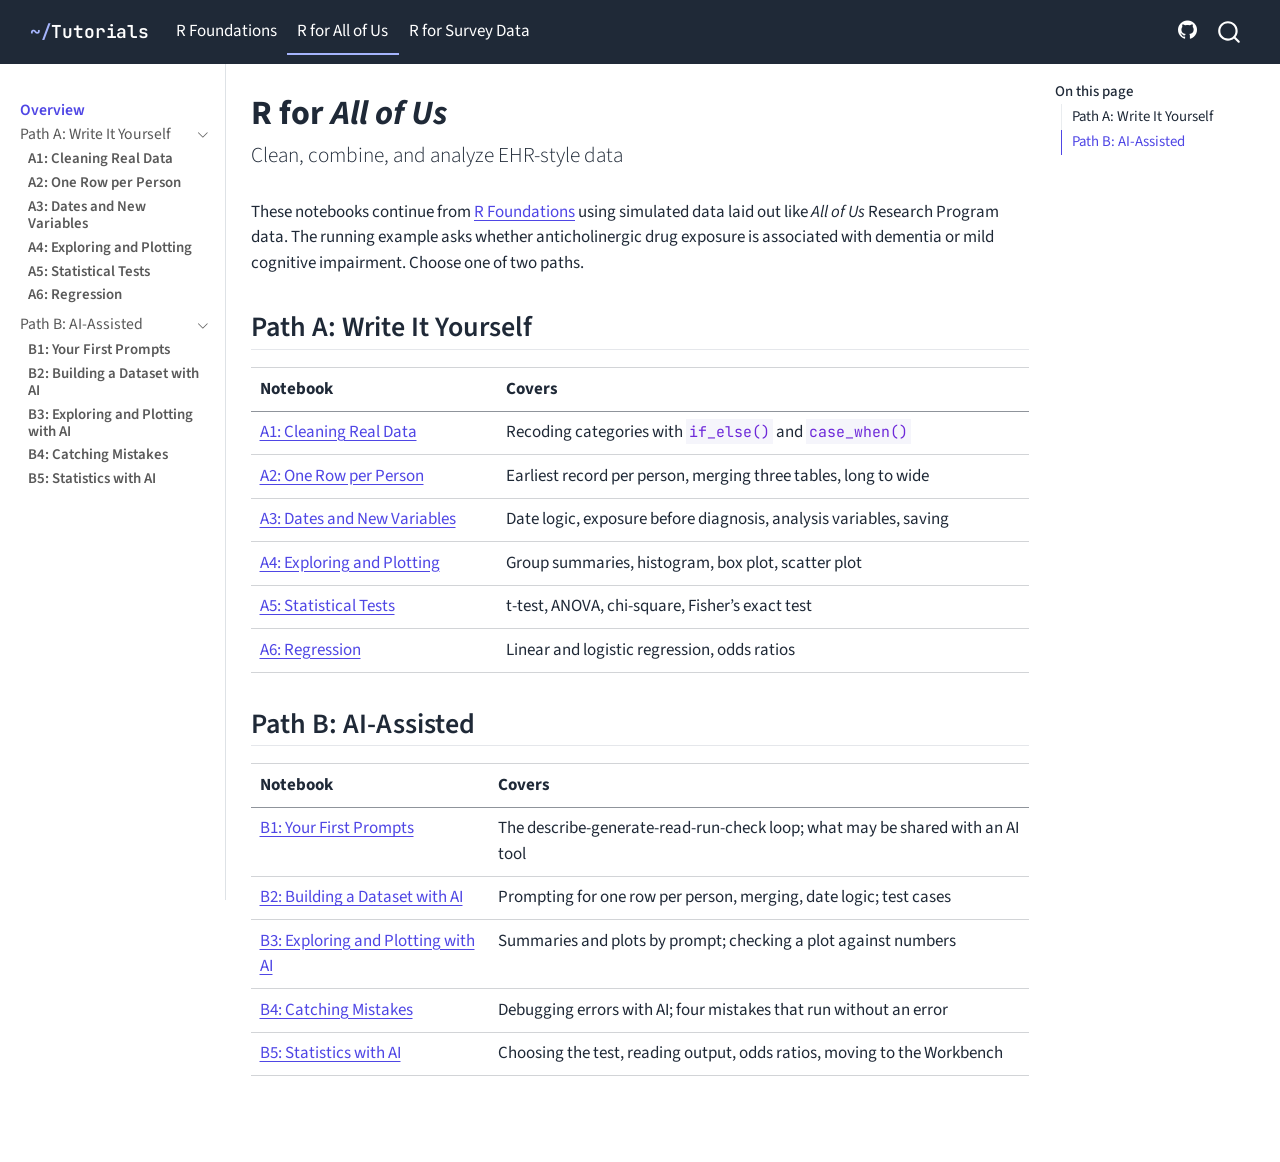
==== aou/index.html @ 011c57ea "Built site for gh-pages" ====
<!DOCTYPE html>
<html xmlns="http://www.w3.org/1999/xhtml" lang="en" xml:lang="en"><head>

<meta charset="utf-8">
<meta name="generator" content="quarto-1.8.27">

<meta name="viewport" content="width=device-width, initial-scale=1.0, user-scalable=yes">


<title>R for All of Us – Tutorials</title>
<style>
code{white-space: pre-wrap;}
span.smallcaps{font-variant: small-caps;}
div.columns{display: flex; gap: min(4vw, 1.5em);}
div.column{flex: auto; overflow-x: auto;}
div.hanging-indent{margin-left: 1.5em; text-indent: -1.5em;}
ul.task-list{list-style: none;}
ul.task-list li input[type="checkbox"] {
  width: 0.8em;
  margin: 0 0.8em 0.2em -1em; /* quarto-specific, see https://github.com/quarto-dev/quarto-cli/issues/4556 */ 
  vertical-align: middle;
}
</style>


<script src="../site_libs/quarto-nav/quarto-nav.js"></script>
<script src="../site_libs/quarto-nav/headroom.min.js"></script>
<script src="../site_libs/clipboard/clipboard.min.js"></script>
<script src="../site_libs/quarto-search/autocomplete.umd.js"></script>
<script src="../site_libs/quarto-search/fuse.min.js"></script>
<script src="../site_libs/quarto-search/quarto-search.js"></script>
<meta name="quarto:offset" content="../">
<script src="../site_libs/quarto-html/quarto.js" type="module"></script>
<script src="../site_libs/quarto-html/tabsets/tabsets.js" type="module"></script>
<script src="../site_libs/quarto-html/axe/axe-check.js" type="module"></script>
<script src="../site_libs/quarto-html/popper.min.js"></script>
<script src="../site_libs/quarto-html/tippy.umd.min.js"></script>
<script src="../site_libs/quarto-html/anchor.min.js"></script>
<link href="../site_libs/quarto-html/tippy.css" rel="stylesheet">
<link href="../site_libs/quarto-html/quarto-syntax-highlighting-ff317ac08ddb1062a168758b579193b5.css" rel="stylesheet" id="quarto-text-highlighting-styles">
<script src="../site_libs/bootstrap/bootstrap.min.js"></script>
<link href="../site_libs/bootstrap/bootstrap-icons.css" rel="stylesheet">
<link href="../site_libs/bootstrap/bootstrap-cbd6ebf3d44eba1207b09f0a641f737e.min.css" rel="stylesheet" append-hash="true" id="quarto-bootstrap" data-mode="light">
<script id="quarto-search-options" type="application/json">{
  "location": "navbar",
  "copy-button": false,
  "collapse-after": 3,
  "panel-placement": "end",
  "type": "overlay",
  "limit": 50,
  "keyboard-shortcut": [
    "f",
    "/",
    "s"
  ],
  "show-item-context": false,
  "language": {
    "search-no-results-text": "No results",
    "search-matching-documents-text": "matching documents",
    "search-copy-link-title": "Copy link to search",
    "search-hide-matches-text": "Hide additional matches",
    "search-more-match-text": "more match in this document",
    "search-more-matches-text": "more matches in this document",
    "search-clear-button-title": "Clear",
    "search-text-placeholder": "",
    "search-detached-cancel-button-title": "Cancel",
    "search-submit-button-title": "Submit",
    "search-label": "Search"
  }
}</script>


</head>

<body class="nav-sidebar docked nav-fixed quarto-light">

<div id="quarto-search-results"></div>
  <header id="quarto-header" class="headroom fixed-top">
    <nav class="navbar navbar-expand-lg " data-bs-theme="dark">
      <div class="navbar-container container-fluid">
      <div class="navbar-brand-container mx-auto">
    <a class="navbar-brand" href="../index.html">
    <span class="navbar-title">Tutorials</span>
    </a>
  </div>
            <div id="quarto-search" class="" title="Search"></div>
          <button class="navbar-toggler" type="button" data-bs-toggle="collapse" data-bs-target="#navbarCollapse" aria-controls="navbarCollapse" role="menu" aria-expanded="false" aria-label="Toggle navigation" onclick="if (window.quartoToggleHeadroom) { window.quartoToggleHeadroom(); }">
  <span class="navbar-toggler-icon"></span>
</button>
          <div class="collapse navbar-collapse" id="navbarCollapse">
            <ul class="navbar-nav navbar-nav-scroll me-auto">
  <li class="nav-item">
    <a class="nav-link" href="../foundations/index.html"> 
<span class="menu-text">R Foundations</span></a>
  </li>  
  <li class="nav-item">
    <a class="nav-link active" href="../aou/index.html" aria-current="page"> 
<span class="menu-text">R for All of Us</span></a>
  </li>  
  <li class="nav-item">
    <a class="nav-link" href="../survey/index.html"> 
<span class="menu-text">R for Survey Data</span></a>
  </li>  
</ul>
            <ul class="navbar-nav navbar-nav-scroll ms-auto">
  <li class="nav-item compact">
    <a class="nav-link" href="https://github.com/icohr-lab/tutorials"> <i class="bi bi-github" role="img">
</i> 
<span class="menu-text"></span></a>
  </li>  
</ul>
          </div> <!-- /navcollapse -->
            <div class="quarto-navbar-tools">
</div>
      </div> <!-- /container-fluid -->
    </nav>
  <nav class="quarto-secondary-nav">
    <div class="container-fluid d-flex">
      <button type="button" class="quarto-btn-toggle btn" data-bs-toggle="collapse" role="button" data-bs-target=".quarto-sidebar-collapse-item" aria-controls="quarto-sidebar" aria-expanded="false" aria-label="Toggle sidebar navigation" onclick="if (window.quartoToggleHeadroom) { window.quartoToggleHeadroom(); }">
        <i class="bi bi-layout-text-sidebar-reverse"></i>
      </button>
        <nav class="quarto-page-breadcrumbs" aria-label="breadcrumb"><ol class="breadcrumb"><li class="breadcrumb-item"><a href="../aou/index.html">Overview</a></li></ol></nav>
        <a class="flex-grow-1" role="navigation" data-bs-toggle="collapse" data-bs-target=".quarto-sidebar-collapse-item" aria-controls="quarto-sidebar" aria-expanded="false" aria-label="Toggle sidebar navigation" onclick="if (window.quartoToggleHeadroom) { window.quartoToggleHeadroom(); }">      
        </a>
    </div>
  </nav>
</header>
<!-- content -->
<div id="quarto-content" class="quarto-container page-columns page-rows-contents page-layout-article page-navbar">
<!-- sidebar -->
  <nav id="quarto-sidebar" class="sidebar collapse collapse-horizontal quarto-sidebar-collapse-item sidebar-navigation docked overflow-auto">
    <div class="sidebar-menu-container"> 
    <ul class="list-unstyled mt-1">
        <li class="sidebar-item">
  <div class="sidebar-item-container"> 
  <a href="../aou/index.html" class="sidebar-item-text sidebar-link active">
 <span class="menu-text">Overview</span></a>
  </div>
</li>
        <li class="sidebar-item sidebar-item-section">
      <div class="sidebar-item-container"> 
            <a class="sidebar-item-text sidebar-link text-start" data-bs-toggle="collapse" data-bs-target="#quarto-sidebar-section-1" role="navigation" aria-expanded="true">
 <span class="menu-text">Path A: Write It Yourself</span></a>
          <a class="sidebar-item-toggle text-start" data-bs-toggle="collapse" data-bs-target="#quarto-sidebar-section-1" role="navigation" aria-expanded="true" aria-label="Toggle section">
            <i class="bi bi-chevron-right ms-2"></i>
          </a> 
      </div>
      <ul id="quarto-sidebar-section-1" class="collapse list-unstyled sidebar-section depth1 show">  
          <li class="sidebar-item">
  <div class="sidebar-item-container"> 
  <a href="https://colab.research.google.com/github/icohr-lab/tutorials/blob/main/notebooks/A1_Cleaning_Real_Data.ipynb" class="sidebar-item-text sidebar-link">
 <span class="menu-text">A1: Cleaning Real Data</span></a>
  </div>
</li>
          <li class="sidebar-item">
  <div class="sidebar-item-container"> 
  <a href="https://colab.research.google.com/github/icohr-lab/tutorials/blob/main/notebooks/A2_One_Row_per_Person.ipynb" class="sidebar-item-text sidebar-link">
 <span class="menu-text">A2: One Row per Person</span></a>
  </div>
</li>
          <li class="sidebar-item">
  <div class="sidebar-item-container"> 
  <a href="https://colab.research.google.com/github/icohr-lab/tutorials/blob/main/notebooks/A3_Dates_and_New_Variables.ipynb" class="sidebar-item-text sidebar-link">
 <span class="menu-text">A3: Dates and New Variables</span></a>
  </div>
</li>
          <li class="sidebar-item">
  <div class="sidebar-item-container"> 
  <a href="https://colab.research.google.com/github/icohr-lab/tutorials/blob/main/notebooks/A4_Exploring_and_Plotting.ipynb" class="sidebar-item-text sidebar-link">
 <span class="menu-text">A4: Exploring and Plotting</span></a>
  </div>
</li>
          <li class="sidebar-item">
  <div class="sidebar-item-container"> 
  <a href="https://colab.research.google.com/github/icohr-lab/tutorials/blob/main/notebooks/A5_Statistical_Tests.ipynb" class="sidebar-item-text sidebar-link">
 <span class="menu-text">A5: Statistical Tests</span></a>
  </div>
</li>
          <li class="sidebar-item">
  <div class="sidebar-item-container"> 
  <a href="https://colab.research.google.com/github/icohr-lab/tutorials/blob/main/notebooks/A6_Regression.ipynb" class="sidebar-item-text sidebar-link">
 <span class="menu-text">A6: Regression</span></a>
  </div>
</li>
      </ul>
  </li>
        <li class="sidebar-item sidebar-item-section">
      <div class="sidebar-item-container"> 
            <a class="sidebar-item-text sidebar-link text-start" data-bs-toggle="collapse" data-bs-target="#quarto-sidebar-section-2" role="navigation" aria-expanded="true">
 <span class="menu-text">Path B: AI-Assisted</span></a>
          <a class="sidebar-item-toggle text-start" data-bs-toggle="collapse" data-bs-target="#quarto-sidebar-section-2" role="navigation" aria-expanded="true" aria-label="Toggle section">
            <i class="bi bi-chevron-right ms-2"></i>
          </a> 
      </div>
      <ul id="quarto-sidebar-section-2" class="collapse list-unstyled sidebar-section depth1 show">  
          <li class="sidebar-item">
  <div class="sidebar-item-container"> 
  <a href="https://colab.research.google.com/github/icohr-lab/tutorials/blob/main/notebooks/B1_First_Prompts.ipynb" class="sidebar-item-text sidebar-link">
 <span class="menu-text">B1: Your First Prompts</span></a>
  </div>
</li>
          <li class="sidebar-item">
  <div class="sidebar-item-container"> 
  <a href="https://colab.research.google.com/github/icohr-lab/tutorials/blob/main/notebooks/B2_Building_a_Dataset_with_AI.ipynb" class="sidebar-item-text sidebar-link">
 <span class="menu-text">B2: Building a Dataset with AI</span></a>
  </div>
</li>
          <li class="sidebar-item">
  <div class="sidebar-item-container"> 
  <a href="https://colab.research.google.com/github/icohr-lab/tutorials/blob/main/notebooks/B3_Exploring_and_Plotting_with_AI.ipynb" class="sidebar-item-text sidebar-link">
 <span class="menu-text">B3: Exploring and Plotting with AI</span></a>
  </div>
</li>
          <li class="sidebar-item">
  <div class="sidebar-item-container"> 
  <a href="https://colab.research.google.com/github/icohr-lab/tutorials/blob/main/notebooks/B4_Catching_Mistakes.ipynb" class="sidebar-item-text sidebar-link">
 <span class="menu-text">B4: Catching Mistakes</span></a>
  </div>
</li>
          <li class="sidebar-item">
  <div class="sidebar-item-container"> 
  <a href="https://colab.research.google.com/github/icohr-lab/tutorials/blob/main/notebooks/B5_Statistics_with_AI.ipynb" class="sidebar-item-text sidebar-link">
 <span class="menu-text">B5: Statistics with AI</span></a>
  </div>
</li>
      </ul>
  </li>
    </ul>
    </div>
</nav>
<div id="quarto-sidebar-glass" class="quarto-sidebar-collapse-item" data-bs-toggle="collapse" data-bs-target=".quarto-sidebar-collapse-item"></div>
<!-- margin-sidebar -->
    <div id="quarto-margin-sidebar" class="sidebar margin-sidebar">
        <nav id="TOC" role="doc-toc" class="toc-active">
    <h2 id="toc-title">On this page</h2>
   
  <ul>
  <li><a href="#path-a-write-it-yourself" id="toc-path-a-write-it-yourself" class="nav-link active" data-scroll-target="#path-a-write-it-yourself">Path A: Write It Yourself</a></li>
  <li><a href="#path-b-ai-assisted" id="toc-path-b-ai-assisted" class="nav-link" data-scroll-target="#path-b-ai-assisted">Path B: AI-Assisted</a></li>
  </ul>
</nav>
    </div>
<!-- main -->
<main class="content" id="quarto-document-content">

<header id="title-block-header" class="quarto-title-block default">
<div class="quarto-title">
<h1 class="title">R for <em>All of Us</em></h1>
<p class="subtitle lead">Clean, combine, and analyze EHR-style data</p>
</div>



<div class="quarto-title-meta">

    
  
    
  </div>
  


</header>


<p>These notebooks continue from <a href="../foundations/index.html">R Foundations</a> using simulated data laid out like <em>All of Us</em> Research Program data. The running example asks whether anticholinergic drug exposure is associated with dementia or mild cognitive impairment. Choose one of two paths.</p>
<section id="path-a-write-it-yourself" class="level2">
<h2 class="anchored" data-anchor-id="path-a-write-it-yourself">Path A: Write It Yourself</h2>
<table class="caption-top table">
<thead>
<tr class="header">
<th>Notebook</th>
<th>Covers</th>
</tr>
</thead>
<tbody>
<tr class="odd">
<td><a href="https://colab.research.google.com/github/icohr-lab/tutorials/blob/main/notebooks/A1_Cleaning_Real_Data.ipynb">A1: Cleaning Real Data</a></td>
<td>Recoding categories with <code>if_else()</code> and <code>case_when()</code></td>
</tr>
<tr class="even">
<td><a href="https://colab.research.google.com/github/icohr-lab/tutorials/blob/main/notebooks/A2_One_Row_per_Person.ipynb">A2: One Row per Person</a></td>
<td>Earliest record per person, merging three tables, long to wide</td>
</tr>
<tr class="odd">
<td><a href="https://colab.research.google.com/github/icohr-lab/tutorials/blob/main/notebooks/A3_Dates_and_New_Variables.ipynb">A3: Dates and New Variables</a></td>
<td>Date logic, exposure before diagnosis, analysis variables, saving</td>
</tr>
<tr class="even">
<td><a href="https://colab.research.google.com/github/icohr-lab/tutorials/blob/main/notebooks/A4_Exploring_and_Plotting.ipynb">A4: Exploring and Plotting</a></td>
<td>Group summaries, histogram, box plot, scatter plot</td>
</tr>
<tr class="odd">
<td><a href="https://colab.research.google.com/github/icohr-lab/tutorials/blob/main/notebooks/A5_Statistical_Tests.ipynb">A5: Statistical Tests</a></td>
<td>t-test, ANOVA, chi-square, Fisher’s exact test</td>
</tr>
<tr class="even">
<td><a href="https://colab.research.google.com/github/icohr-lab/tutorials/blob/main/notebooks/A6_Regression.ipynb">A6: Regression</a></td>
<td>Linear and logistic regression, odds ratios</td>
</tr>
</tbody>
</table>
</section>
<section id="path-b-ai-assisted" class="level2">
<h2 class="anchored" data-anchor-id="path-b-ai-assisted">Path B: AI-Assisted</h2>
<table class="caption-top table">
<thead>
<tr class="header">
<th>Notebook</th>
<th>Covers</th>
</tr>
</thead>
<tbody>
<tr class="odd">
<td><a href="https://colab.research.google.com/github/icohr-lab/tutorials/blob/main/notebooks/B1_First_Prompts.ipynb">B1: Your First Prompts</a></td>
<td>The describe-generate-read-run-check loop; what may be shared with an AI tool</td>
</tr>
<tr class="even">
<td><a href="https://colab.research.google.com/github/icohr-lab/tutorials/blob/main/notebooks/B2_Building_a_Dataset_with_AI.ipynb">B2: Building a Dataset with AI</a></td>
<td>Prompting for one row per person, merging, date logic; test cases</td>
</tr>
<tr class="odd">
<td><a href="https://colab.research.google.com/github/icohr-lab/tutorials/blob/main/notebooks/B3_Exploring_and_Plotting_with_AI.ipynb">B3: Exploring and Plotting with AI</a></td>
<td>Summaries and plots by prompt; checking a plot against numbers</td>
</tr>
<tr class="even">
<td><a href="https://colab.research.google.com/github/icohr-lab/tutorials/blob/main/notebooks/B4_Catching_Mistakes.ipynb">B4: Catching Mistakes</a></td>
<td>Debugging errors with AI; four mistakes that run without an error</td>
</tr>
<tr class="odd">
<td><a href="https://colab.research.google.com/github/icohr-lab/tutorials/blob/main/notebooks/B5_Statistics_with_AI.ipynb">B5: Statistics with AI</a></td>
<td>Choosing the test, reading output, odds ratios, moving to the Workbench</td>
</tr>
</tbody>
</table>


</section>

</main> <!-- /main -->
<script id="quarto-html-after-body" type="application/javascript">
  window.document.addEventListener("DOMContentLoaded", function (event) {
    const icon = "";
    const anchorJS = new window.AnchorJS();
    anchorJS.options = {
      placement: 'right',
      icon: icon
    };
    anchorJS.add('.anchored');
    const isCodeAnnotation = (el) => {
      for (const clz of el.classList) {
        if (clz.startsWith('code-annotation-')) {                     
          return true;
        }
      }
      return false;
    }
    const onCopySuccess = function(e) {
      // button target
      const button = e.trigger;
      // don't keep focus
      button.blur();
      // flash "checked"
      button.classList.add('code-copy-button-checked');
      var currentTitle = button.getAttribute("title");
      button.setAttribute("title", "Copied!");
      let tooltip;
      if (window.bootstrap) {
        button.setAttribute("data-bs-toggle", "tooltip");
        button.setAttribute("data-bs-placement", "left");
        button.setAttribute("data-bs-title", "Copied!");
        tooltip = new bootstrap.Tooltip(button, 
          { trigger: "manual", 
            customClass: "code-copy-button-tooltip",
            offset: [0, -8]});
        tooltip.show();    
      }
      setTimeout(function() {
        if (tooltip) {
          tooltip.hide();
          button.removeAttribute("data-bs-title");
          button.removeAttribute("data-bs-toggle");
          button.removeAttribute("data-bs-placement");
        }
        button.setAttribute("title", currentTitle);
        button.classList.remove('code-copy-button-checked');
      }, 1000);
      // clear code selection
      e.clearSelection();
    }
    const getTextToCopy = function(trigger) {
      const outerScaffold = trigger.parentElement.cloneNode(true);
      const codeEl = outerScaffold.querySelector('code');
      for (const childEl of codeEl.children) {
        if (isCodeAnnotation(childEl)) {
          childEl.remove();
        }
      }
      return codeEl.innerText;
    }
    const clipboard = new window.ClipboardJS('.code-copy-button:not([data-in-quarto-modal])', {
      text: getTextToCopy
    });
    clipboard.on('success', onCopySuccess);
    if (window.document.getElementById('quarto-embedded-source-code-modal')) {
      const clipboardModal = new window.ClipboardJS('.code-copy-button[data-in-quarto-modal]', {
        text: getTextToCopy,
        container: window.document.getElementById('quarto-embedded-source-code-modal')
      });
      clipboardModal.on('success', onCopySuccess);
    }
      var localhostRegex = new RegExp(/^(?:http|https):\/\/localhost\:?[0-9]*\//);
      var mailtoRegex = new RegExp(/^mailto:/);
        var filterRegex = new RegExp("https:\/\/icohr-lab\.github\.io\/tutorials\/");
      var isInternal = (href) => {
          return filterRegex.test(href) || localhostRegex.test(href) || mailtoRegex.test(href);
      }
      // Inspect non-navigation links and adorn them if external
     var links = window.document.querySelectorAll('a[href]:not(.nav-link):not(.navbar-brand):not(.toc-action):not(.sidebar-link):not(.sidebar-item-toggle):not(.pagination-link):not(.no-external):not([aria-hidden]):not(.dropdown-item):not(.quarto-navigation-tool):not(.about-link)');
      for (var i=0; i<links.length; i++) {
        const link = links[i];
        if (!isInternal(link.href)) {
          // undo the damage that might have been done by quarto-nav.js in the case of
          // links that we want to consider external
          if (link.dataset.originalHref !== undefined) {
            link.href = link.dataset.originalHref;
          }
            // target, if specified
            link.setAttribute("target", "_blank");
            if (link.getAttribute("rel") === null) {
              link.setAttribute("rel", "noopener");
            }
        }
      }
    function tippyHover(el, contentFn, onTriggerFn, onUntriggerFn) {
      const config = {
        allowHTML: true,
        maxWidth: 500,
        delay: 100,
        arrow: false,
        appendTo: function(el) {
            return el.parentElement;
        },
        interactive: true,
        interactiveBorder: 10,
        theme: 'quarto',
        placement: 'bottom-start',
      };
      if (contentFn) {
        config.content = contentFn;
      }
      if (onTriggerFn) {
        config.onTrigger = onTriggerFn;
      }
      if (onUntriggerFn) {
        config.onUntrigger = onUntriggerFn;
      }
      window.tippy(el, config); 
    }
    const noterefs = window.document.querySelectorAll('a[role="doc-noteref"]');
    for (var i=0; i<noterefs.length; i++) {
      const ref = noterefs[i];
      tippyHover(ref, function() {
        // use id or data attribute instead here
        let href = ref.getAttribute('data-footnote-href') || ref.getAttribute('href');
        try { href = new URL(href).hash; } catch {}
        const id = href.replace(/^#\/?/, "");
        const note = window.document.getElementById(id);
        if (note) {
          return note.innerHTML;
        } else {
          return "";
        }
      });
    }
    const xrefs = window.document.querySelectorAll('a.quarto-xref');
    const processXRef = (id, note) => {
      // Strip column container classes
      const stripColumnClz = (el) => {
        el.classList.remove("page-full", "page-columns");
        if (el.children) {
          for (const child of el.children) {
            stripColumnClz(child);
          }
        }
      }
      stripColumnClz(note)
      if (id === null || id.startsWith('sec-')) {
        // Special case sections, only their first couple elements
        const container = document.createElement("div");
        if (note.children && note.children.length > 2) {
          container.appendChild(note.children[0].cloneNode(true));
          for (let i = 1; i < note.children.length; i++) {
            const child = note.children[i];
            if (child.tagName === "P" && child.innerText === "") {
              continue;
            } else {
              container.appendChild(child.cloneNode(true));
              break;
            }
          }
          if (window.Quarto?.typesetMath) {
            window.Quarto.typesetMath(container);
          }
          return container.innerHTML
        } else {
          if (window.Quarto?.typesetMath) {
            window.Quarto.typesetMath(note);
          }
          return note.innerHTML;
        }
      } else {
        // Remove any anchor links if they are present
        const anchorLink = note.querySelector('a.anchorjs-link');
        if (anchorLink) {
          anchorLink.remove();
        }
        if (window.Quarto?.typesetMath) {
          window.Quarto.typesetMath(note);
        }
        if (note.classList.contains("callout")) {
          return note.outerHTML;
        } else {
          return note.innerHTML;
        }
      }
    }
    for (var i=0; i<xrefs.length; i++) {
      const xref = xrefs[i];
      tippyHover(xref, undefined, function(instance) {
        instance.disable();
        let url = xref.getAttribute('href');
        let hash = undefined; 
        if (url.startsWith('#')) {
          hash = url;
        } else {
          try { hash = new URL(url).hash; } catch {}
        }
        if (hash) {
          const id = hash.replace(/^#\/?/, "");
          const note = window.document.getElementById(id);
          if (note !== null) {
            try {
              const html = processXRef(id, note.cloneNode(true));
              instance.setContent(html);
            } finally {
              instance.enable();
              instance.show();
            }
          } else {
            // See if we can fetch this
            fetch(url.split('#')[0])
            .then(res => res.text())
            .then(html => {
              const parser = new DOMParser();
              const htmlDoc = parser.parseFromString(html, "text/html");
              const note = htmlDoc.getElementById(id);
              if (note !== null) {
                const html = processXRef(id, note);
                instance.setContent(html);
              } 
            }).finally(() => {
              instance.enable();
              instance.show();
            });
          }
        } else {
          // See if we can fetch a full url (with no hash to target)
          // This is a special case and we should probably do some content thinning / targeting
          fetch(url)
          .then(res => res.text())
          .then(html => {
            const parser = new DOMParser();
            const htmlDoc = parser.parseFromString(html, "text/html");
            const note = htmlDoc.querySelector('main.content');
            if (note !== null) {
              // This should only happen for chapter cross references
              // (since there is no id in the URL)
              // remove the first header
              if (note.children.length > 0 && note.children[0].tagName === "HEADER") {
                note.children[0].remove();
              }
              const html = processXRef(null, note);
              instance.setContent(html);
            } 
          }).finally(() => {
            instance.enable();
            instance.show();
          });
        }
      }, function(instance) {
      });
    }
        let selectedAnnoteEl;
        const selectorForAnnotation = ( cell, annotation) => {
          let cellAttr = 'data-code-cell="' + cell + '"';
          let lineAttr = 'data-code-annotation="' +  annotation + '"';
          const selector = 'span[' + cellAttr + '][' + lineAttr + ']';
          return selector;
        }
        const selectCodeLines = (annoteEl) => {
          const doc = window.document;
          const targetCell = annoteEl.getAttribute("data-target-cell");
          const targetAnnotation = annoteEl.getAttribute("data-target-annotation");
          const annoteSpan = window.document.querySelector(selectorForAnnotation(targetCell, targetAnnotation));
          const lines = annoteSpan.getAttribute("data-code-lines").split(",");
          const lineIds = lines.map((line) => {
            return targetCell + "-" + line;
          })
          let top = null;
          let height = null;
          let parent = null;
          if (lineIds.length > 0) {
              //compute the position of the single el (top and bottom and make a div)
              const el = window.document.getElementById(lineIds[0]);
              top = el.offsetTop;
              height = el.offsetHeight;
              parent = el.parentElement.parentElement;
            if (lineIds.length > 1) {
              const lastEl = window.document.getElementById(lineIds[lineIds.length - 1]);
              const bottom = lastEl.offsetTop + lastEl.offsetHeight;
              height = bottom - top;
            }
            if (top !== null && height !== null && parent !== null) {
              // cook up a div (if necessary) and position it 
              let div = window.document.getElementById("code-annotation-line-highlight");
              if (div === null) {
                div = window.document.createElement("div");
                div.setAttribute("id", "code-annotation-line-highlight");
                div.style.position = 'absolute';
                parent.appendChild(div);
              }
              div.style.top = top - 2 + "px";
              div.style.height = height + 4 + "px";
              div.style.left = 0;
              let gutterDiv = window.document.getElementById("code-annotation-line-highlight-gutter");
              if (gutterDiv === null) {
                gutterDiv = window.document.createElement("div");
                gutterDiv.setAttribute("id", "code-annotation-line-highlight-gutter");
                gutterDiv.style.position = 'absolute';
                const codeCell = window.document.getElementById(targetCell);
                const gutter = codeCell.querySelector('.code-annotation-gutter');
                gutter.appendChild(gutterDiv);
              }
              gutterDiv.style.top = top - 2 + "px";
              gutterDiv.style.height = height + 4 + "px";
            }
            selectedAnnoteEl = annoteEl;
          }
        };
        const unselectCodeLines = () => {
          const elementsIds = ["code-annotation-line-highlight", "code-annotation-line-highlight-gutter"];
          elementsIds.forEach((elId) => {
            const div = window.document.getElementById(elId);
            if (div) {
              div.remove();
            }
          });
          selectedAnnoteEl = undefined;
        };
          // Handle positioning of the toggle
      window.addEventListener(
        "resize",
        throttle(() => {
          elRect = undefined;
          if (selectedAnnoteEl) {
            selectCodeLines(selectedAnnoteEl);
          }
        }, 10)
      );
      function throttle(fn, ms) {
      let throttle = false;
      let timer;
        return (...args) => {
          if(!throttle) { // first call gets through
              fn.apply(this, args);
              throttle = true;
          } else { // all the others get throttled
              if(timer) clearTimeout(timer); // cancel #2
              timer = setTimeout(() => {
                fn.apply(this, args);
                timer = throttle = false;
              }, ms);
          }
        };
      }
        // Attach click handler to the DT
        const annoteDls = window.document.querySelectorAll('dt[data-target-cell]');
        for (const annoteDlNode of annoteDls) {
          annoteDlNode.addEventListener('click', (event) => {
            const clickedEl = event.target;
            if (clickedEl !== selectedAnnoteEl) {
              unselectCodeLines();
              const activeEl = window.document.querySelector('dt[data-target-cell].code-annotation-active');
              if (activeEl) {
                activeEl.classList.remove('code-annotation-active');
              }
              selectCodeLines(clickedEl);
              clickedEl.classList.add('code-annotation-active');
            } else {
              // Unselect the line
              unselectCodeLines();
              clickedEl.classList.remove('code-annotation-active');
            }
          });
        }
    const findCites = (el) => {
      const parentEl = el.parentElement;
      if (parentEl) {
        const cites = parentEl.dataset.cites;
        if (cites) {
          return {
            el,
            cites: cites.split(' ')
          };
        } else {
          return findCites(el.parentElement)
        }
      } else {
        return undefined;
      }
    };
    var bibliorefs = window.document.querySelectorAll('a[role="doc-biblioref"]');
    for (var i=0; i<bibliorefs.length; i++) {
      const ref = bibliorefs[i];
      const citeInfo = findCites(ref);
      if (citeInfo) {
        tippyHover(citeInfo.el, function() {
          var popup = window.document.createElement('div');
          citeInfo.cites.forEach(function(cite) {
            var citeDiv = window.document.createElement('div');
            citeDiv.classList.add('hanging-indent');
            citeDiv.classList.add('csl-entry');
            var biblioDiv = window.document.getElementById('ref-' + cite);
            if (biblioDiv) {
              citeDiv.innerHTML = biblioDiv.innerHTML;
            }
            popup.appendChild(citeDiv);
          });
          return popup.innerHTML;
        });
      }
    }
  });
  </script>
</div> <!-- /content -->




</body></html>
---- site_libs/quarto-html/tippy.css ----
.tippy-box[data-animation=fade][data-state=hidden]{opacity:0}[data-tippy-root]{max-width:calc(100vw - 10px)}.tippy-box{position:relative;background-color:#333;color:#fff;border-radius:4px;font-size:14px;line-height:1.4;white-space:normal;outline:0;transition-property:transform,visibility,opacity}.tippy-box[data-placement^=top]>.tippy-arrow{bottom:0}.tippy-box[data-placement^=top]>.tippy-arrow:before{bottom:-7px;left:0;border-width:8px 8px 0;border-top-color:initial;transform-origin:center top}.tippy-box[data-placement^=bottom]>.tippy-arrow{top:0}.tippy-box[data-placement^=bottom]>.tippy-arrow:before{top:-7px;left:0;border-width:0 8px 8px;border-bottom-color:initial;transform-origin:center bottom}.tippy-box[data-placement^=left]>.tippy-arrow{right:0}.tippy-box[data-placement^=left]>.tippy-arrow:before{border-width:8px 0 8px 8px;border-left-color:initial;right:-7px;transform-origin:center left}.tippy-box[data-placement^=right]>.tippy-arrow{left:0}.tippy-box[data-placement^=right]>.tippy-arrow:before{left:-7px;border-width:8px 8px 8px 0;border-right-color:initial;transform-origin:center right}.tippy-box[data-inertia][data-state=visible]{transition-timing-function:cubic-bezier(.54,1.5,.38,1.11)}.tippy-arrow{width:16px;height:16px;color:#333}.tippy-arrow:before{content:"";position:absolute;border-color:transparent;border-style:solid}.tippy-content{position:relative;padding:5px 9px;z-index:1}
---- site_libs/quarto-html/quarto-syntax-highlighting-ff317ac08ddb1062a168758b579193b5.css ----
/* quarto syntax highlight colors */
:root {
  --quarto-hl-ot-color: #003B4F;
  --quarto-hl-at-color: #657422;
  --quarto-hl-ss-color: #20794D;
  --quarto-hl-an-color: #5E5E5E;
  --quarto-hl-fu-color: #4758AB;
  --quarto-hl-st-color: #20794D;
  --quarto-hl-cf-color: #003B4F;
  --quarto-hl-op-color: #5E5E5E;
  --quarto-hl-er-color: #AD0000;
  --quarto-hl-bn-color: #AD0000;
  --quarto-hl-al-color: #AD0000;
  --quarto-hl-va-color: #111111;
  --quarto-hl-bu-color: inherit;
  --quarto-hl-ex-color: inherit;
  --quarto-hl-pp-color: #AD0000;
  --quarto-hl-in-color: #5E5E5E;
  --quarto-hl-vs-color: #20794D;
  --quarto-hl-wa-color: #5E5E5E;
  --quarto-hl-do-color: #5E5E5E;
  --quarto-hl-im-color: #00769E;
  --quarto-hl-ch-color: #20794D;
  --quarto-hl-dt-color: #AD0000;
  --quarto-hl-fl-color: #AD0000;
  --quarto-hl-co-color: #5E5E5E;
  --quarto-hl-cv-color: #5E5E5E;
  --quarto-hl-cn-color: #8f5902;
  --quarto-hl-sc-color: #5E5E5E;
  --quarto-hl-dv-color: #AD0000;
  --quarto-hl-kw-color: #003B4F;
}

/* other quarto variables */
:root {
  --quarto-font-monospace: "JetBrains Mono", ui-monospace, SFMono-Regular, Menlo, monospace;
}

/* syntax highlight based on Pandoc's rules */
pre > code.sourceCode > span {
  color: #003B4F;
}

code.sourceCode > span {
  color: #003B4F;
}

div.sourceCode,
div.sourceCode pre.sourceCode {
  color: #003B4F;
}

/* Normal */
code span {
  color: #003B4F;
}

/* Alert */
code span.al {
  color: #AD0000;
  font-style: inherit;
}

/* Annotation */
code span.an {
  color: #5E5E5E;
  font-style: inherit;
}

/* Attribute */
code span.at {
  color: #657422;
  font-style: inherit;
}

/* BaseN */
code span.bn {
  color: #AD0000;
  font-style: inherit;
}

/* BuiltIn */
code span.bu {
  font-style: inherit;
}

/* ControlFlow */
code span.cf {
  color: #003B4F;
  font-weight: bold;
  font-style: inherit;
}

/* Char */
code span.ch {
  color: #20794D;
  font-style: inherit;
}

/* Constant */
code span.cn {
  color: #8f5902;
  font-style: inherit;
}

/* Comment */
code span.co {
  color: #5E5E5E;
  font-style: inherit;
}

/* CommentVar */
code span.cv {
  color: #5E5E5E;
  font-style: italic;
}

/* Documentation */
code span.do {
  color: #5E5E5E;
  font-style: italic;
}

/* DataType */
code span.dt {
  color: #AD0000;
  font-style: inherit;
}

/* DecVal */
code span.dv {
  color: #AD0000;
  font-style: inherit;
}

/* Error */
code span.er {
  color: #AD0000;
  font-style: inherit;
}

/* Extension */
code span.ex {
  font-style: inherit;
}

/* Float */
code span.fl {
  color: #AD0000;
  font-style: inherit;
}

/* Function */
code span.fu {
  color: #4758AB;
  font-style: inherit;
}

/* Import */
code span.im {
  color: #00769E;
  font-style: inherit;
}

/* Information */
code span.in {
  color: #5E5E5E;
  font-style: inherit;
}

/* Keyword */
code span.kw {
  color: #003B4F;
  font-weight: bold;
  font-style: inherit;
}

/* Operator */
code span.op {
  color: #5E5E5E;
  font-style: inherit;
}

/* Other */
code span.ot {
  color: #003B4F;
  font-style: inherit;
}

/* Preprocessor */
code span.pp {
  color: #AD0000;
  font-style: inherit;
}

/* SpecialChar */
code span.sc {
  color: #5E5E5E;
  font-style: inherit;
}

/* SpecialString */
code span.ss {
  color: #20794D;
  font-style: inherit;
}

/* String */
code span.st {
  color: #20794D;
  font-style: inherit;
}

/* Variable */
code span.va {
  color: #111111;
  font-style: inherit;
}

/* VerbatimString */
code span.vs {
  color: #20794D;
  font-style: inherit;
}

/* Warning */
code span.wa {
  color: #5E5E5E;
  font-style: italic;
}

.prevent-inlining {
  content: "</";
}

/*# sourceMappingURL=463dab57a8d1156f8b6a040396ca7aef.css.map */
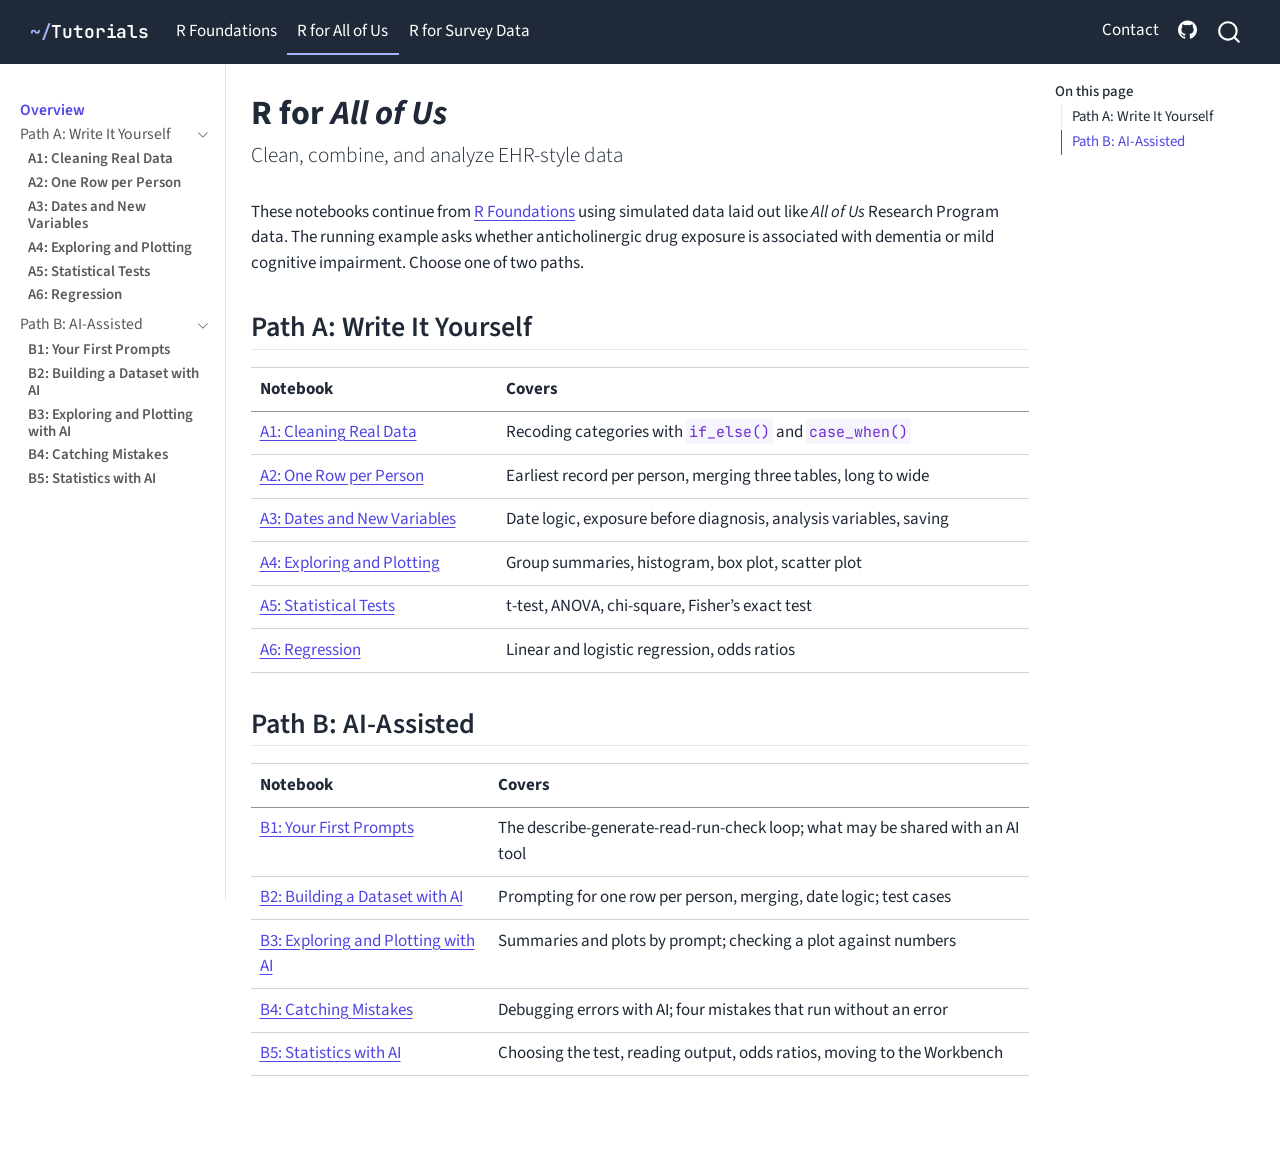
==== commit 14988f52: "Built site for gh-pages" ====
--- a/aou/index.html
+++ b/aou/index.html
@@ -103,6 +103,10 @@
   </li>  
 </ul>
             <ul class="navbar-nav navbar-nav-scroll ms-auto">
+  <li class="nav-item">
+    <a class="nav-link" href="../contact.html"> 
+<span class="menu-text">Contact</span></a>
+  </li>  
   <li class="nav-item compact">
     <a class="nav-link" href="https://github.com/icohr-lab/tutorials"> <i class="bi bi-github" role="img">
 </i> 
